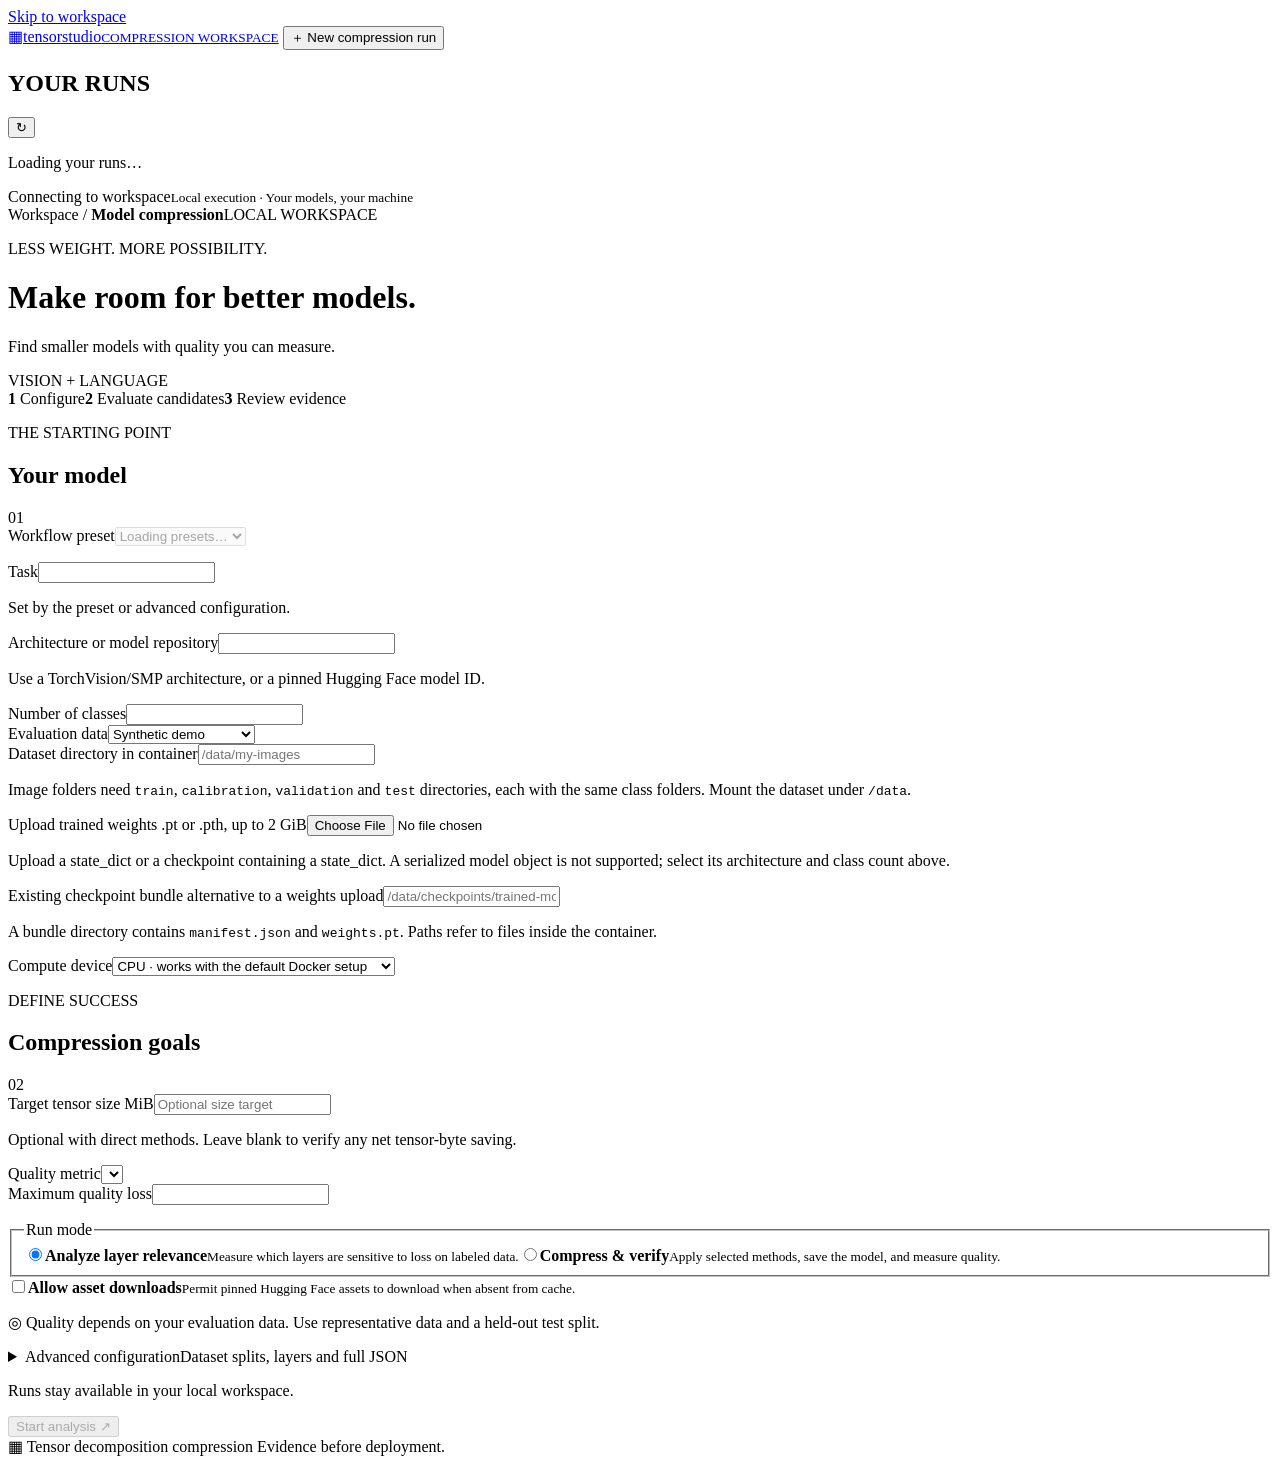
==== tn_compression/ui/static/index.html @ 53c77b02 "feat(demo): ship Docker UI and reproducible comparison runs" ====
<!doctype html>
<html lang="en">
<head>
  <meta charset="utf-8">
  <meta name="viewport" content="width=device-width, initial-scale=1">
  <meta name="color-scheme" content="light">
  <title>Tensor Studio · Model compression</title>
  <link rel="stylesheet" href="/static/styles.css">
  <script src="/static/app.js" defer></script>
</head>
<body>
  <a class="skip-link" href="#main">Skip to workspace</a>
  <aside class="sidebar" aria-label="Workspace navigation">
    <a class="brand" href="/" aria-label="Tensor Studio home"><span class="brand-mark" aria-hidden="true">▦</span><span>tensor<span class="brand-light">studio</span><small>COMPRESSION WORKSPACE</small></span></a>
    <button class="new-run" id="new-run" type="button"><span aria-hidden="true">＋</span> New compression run</button>
    <div class="history-heading"><h2>YOUR RUNS</h2><button id="refresh" class="icon-button" type="button" aria-label="Refresh run history">↻</button></div>
    <nav id="history" class="history" aria-label="Run history"><p class="muted">Loading your runs…</p></nav>
    <div class="sidebar-footer"><span class="connection-dot" id="connection-dot"></span><span id="connection">Connecting to workspace</span><small>Local execution · Your models, your machine</small></div>
  </aside>
  <main id="main">
    <header class="topbar"><span>Workspace <span class="breadcrumb">/</span> <strong>Model compression</strong></span><span class="local-badge">LOCAL WORKSPACE</span></header>
    <div class="workspace">
      <div class="intro"><div><p class="eyebrow">LESS WEIGHT. MORE POSSIBILITY.</p><h1>Make room for better models.</h1><p class="intro-copy">Find smaller models with quality you can measure.</p></div><span class="version-tag">VISION + LANGUAGE</span></div>
      <div id="global-error" class="notice error" role="alert" hidden></div>
      <section id="setup" aria-labelledby="setup-title">
        <div class="workflow" aria-label="Compression workflow"><span class="workflow-active"><b>1</b> Configure</span><i></i><span><b>2</b> Evaluate candidates</span><i></i><span><b>3</b> Review evidence</span></div>
        <form id="run-form">
          <div class="setup-grid">
            <div class="panel configuration">
              <div class="section-heading"><div><p class="eyebrow">THE STARTING POINT</p><h2 id="setup-title">Your model</h2></div><span class="step-label">01</span></div>
              <label for="preset">Workflow preset</label><select id="preset" required disabled><option value="">Loading presets…</option></select>
              <p id="preset-description" class="field-help"></p>
              <div id="demo-warning" class="notice warning" hidden><strong>Demo only.</strong> Synthetic data test the workflow. These results are not evidence of real-world model quality.</div>
              <div class="fields-two"><div><label for="task">Task</label><input id="task" readonly aria-describedby="task-help"><p id="task-help" class="field-help">Set by the preset or advanced configuration.</p></div><div><label for="model">Architecture or model repository</label><input id="model" required autocomplete="off"><p id="model-help" class="field-help">Use a TorchVision/SMP architecture, or a pinned Hugging Face model ID.</p></div></div>
              <div id="vision-fields">
                <div class="fields-two"><div><label for="num-classes">Number of classes</label><input id="num-classes" type="number" min="2" step="1"></div><div><label for="data-kind">Evaluation data</label><select id="data-kind"><option value="synthetic">Synthetic demo</option><option value="image_folder">Labeled image folder</option><option value="oxford_pet">Oxford-IIIT Pet</option></select></div></div>
                <div id="data-root-field"><label for="data-root">Dataset directory in container</label><input id="data-root" placeholder="/data/my-images" autocomplete="off"><p class="field-help">Image folders need <code>train</code>, <code>calibration</code>, <code>validation</code> and <code>test</code> directories, each with the same class folders. Mount the dataset under <code>/data</code>.</p></div>
                <label for="weights-file">Upload trained weights <span class="optional">.pt or .pth, up to 2 GiB</span></label><input id="weights-file" type="file" accept=".pt,.pth"><progress id="upload-progress" max="100" value="0" hidden></progress><p id="upload-status" class="field-help" role="status">Upload a state_dict or a checkpoint containing a state_dict. A serialized model object is not supported; select its architecture and class count above.</p>
              </div>
              <div id="language-fields" hidden><label for="model-revision">Model revision <span class="optional">full 40-character commit</span></label><input id="model-revision" autocomplete="off" spellcheck="false"><label for="tokenizer-name">Tokenizer repository</label><input id="tokenizer-name" autocomplete="off" spellcheck="false"><label for="tokenizer-revision">Tokenizer revision <span class="optional">full 40-character commit</span></label><input id="tokenizer-revision" autocomplete="off" spellcheck="false"><p class="field-help">Pin model and tokenizer separately when using Hugging Face repositories. Local paths can be configured in advanced JSON.</p></div>
              <label for="checkpoint">Existing checkpoint bundle <span class="optional">alternative to a weights upload</span></label><input id="checkpoint" placeholder="/data/checkpoints/trained-model/bundle" autocomplete="off"><p class="field-help">A bundle directory contains <code>manifest.json</code> and <code>weights.pt</code>. Paths refer to files inside the container.</p>
              <label for="device">Compute device</label><select id="device"><option value="cpu">CPU · works with the default Docker setup</option><option value="cuda:0">GPU · CUDA device 0 (requires GPU setup)</option></select>
            </div>
            <div class="panel objectives">
              <div class="section-heading"><div><p class="eyebrow">DEFINE SUCCESS</p><h2>Compression goals</h2></div><span class="step-label">02</span></div>
              <div id="goal-fields"><label for="target">Target tensor size <span class="unit">MiB</span></label><input id="target" type="number" min="0.000001" step="any" placeholder="Optional size target"><p id="target-help" class="field-help">Optional with direct methods. Leave blank to verify any net tensor-byte saving.</p>
              <div class="fields-two"><div><label for="metric">Quality metric</label><select id="metric"></select></div><div><label for="quality">Maximum quality loss</label><input id="quality" type="number" min="0" step="any" required></div></div>
              <p id="metric-help" class="field-help"></p></div>
              <fieldset class="mode-group"><legend>Run mode</legend><label class="mode-option"><input type="radio" name="mode" value="analyze" checked><span><strong>Analyze layer relevance</strong><small>Measure which layers are sensitive to loss on labeled data.</small></span></label><label class="mode-option"><input type="radio" name="mode" value="compress"><span><strong>Compress &amp; verify</strong><small>Apply selected methods, save the model, and measure quality.</small></span></label></fieldset>
              <label class="mode-option download-option"><input id="allow-download" type="checkbox"><span><strong>Allow asset downloads</strong><small>Permit pinned Hugging Face assets to download when absent from cache.</small></span></label>
              <div id="recipe-fields" class="recipe-fields" hidden><fieldset class="mode-group"><legend>Compression methods</legend><label class="mode-option"><input id="method-tensor" type="checkbox" value="tensor_decomposition"><span><strong>Tensor decomposition</strong><small>Factor eligible layers using an SVD energy target.</small></span></label><label class="mode-option"><input id="method-quantization" type="checkbox" value="quantization"><span><strong>8-bit weight storage</strong><small>Reduce stored weight bytes; measure runtime after compression.</small></span></label><label class="mode-option"><input id="method-pruning" type="checkbox" value="pruning"><span><strong>Physical pruning</strong><small id="pruning-help">Available only for supported Llama/Qwen gated MLPs.</small></span></label></fieldset><p class="field-help">When set, the preset's layer patterns limit the selected methods. Edit <code>recipe.include</code> and <code>recipe.exclude</code> in advanced JSON to change coverage.</p><div class="fields-two"><div id="svd-field"><label for="svd-energy">SVD energy</label><input id="svd-energy" type="number" min="0.01" max="1" step="0.01" value="0.95"><p class="field-help">Fraction of singular-value energy to retain.</p></div><div id="pruning-field"><label for="pruning-retention">Pruning retention</label><input id="pruning-retention" type="number" min="0.01" max="0.99" step="0.01" value="0.8"><p class="field-help">Fraction of gated MLP channels to retain.</p></div></div><label for="recovery">Recovery after compression</label><select id="recovery"><option value="none">None</option><option value="finetune">Fine-tune vision model</option><option value="lora">Train language LoRA adapter</option></select></div>
              <p class="evidence-note"><span aria-hidden="true">◎</span> Quality depends on your evaluation data. Use representative data and a held-out test split.</p>
            </div>
          </div>
          <details class="panel advanced" id="advanced"><summary><span>Advanced configuration</span><span class="optional">Dataset splits, layers and full JSON</span></summary><div class="advanced-body"><p class="field-help">The full workflow JSON is synchronized with the fields above. Edit dataset splits and layer selection here. Selecting a preset replaces this configuration.</p><label class="sr-only" for="config">Workflow configuration JSON</label><textarea id="config" rows="18" spellcheck="false" aria-describedby="config-error"></textarea><p id="config-error" class="validation-error" role="alert" hidden></p><div class="advanced-actions"><label for="import-config" class="text-button">Import JSON file<input type="file" id="import-config" accept=".json,application/json" class="sr-only"></label><button id="download-config" type="button" class="text-button">Download configuration</button></div></div></details>
          <div class="run-footer"><p>Runs stay available in your local workspace.</p><button type="submit" id="submit" class="primary-button" disabled>Start analysis <span aria-hidden="true">↗</span></button></div>
        </form>
      </section>
      <section id="run-detail" aria-labelledby="run-title" hidden>
        <div class="run-heading"><div><p class="eyebrow" id="run-id"></p><h2 id="run-title">Compression run</h2><p class="muted" id="run-subtitle"></p></div><span id="run-status" class="status"></span></div>
        <div class="notice warning" id="run-demo-warning" hidden><strong>Demo results.</strong> Synthetic data do not establish real-world model quality.</div>
        <div id="run-error" class="notice error" role="alert" hidden></div>
        <div class="panel run-progress"><span class="activity-indicator" id="activity-indicator"></span><div><strong id="run-stage">Waiting for the worker</strong><p id="run-stage-help" class="field-help">The run will update automatically.</p></div><button type="button" id="reuse" class="secondary-button">Use this configuration</button></div>
        <div id="results" hidden>
          <section class="panel relevance-panel" id="relevance-panel" hidden aria-labelledby="relevance-title"><div class="section-heading"><div><p class="eyebrow">LAYER RELEVANCE</p><h3 id="relevance-title">Loss sensitivity by layer</h3></div><span id="relevance-count" class="muted"></span></div><p class="field-help" id="relevance-note"></p><div id="relevance-bars" class="relevance-bars"></div><p class="field-help">Relative scores are normalized only among the layers shown. They guide inspection; compressed quality must be measured separately.</p></section>
          <div class="result-cards" id="result-cards"></div>
          <section class="panel direct-panel" id="direct-panel" hidden aria-labelledby="direct-title"><p class="eyebrow">METHODS APPLIED</p><h3 id="direct-title">Direct compression recipe</h3><p id="direct-summary" class="field-help"></p><div id="direct-stages" class="method-tags"></div></section>
          <section class="panel recovered-panel" id="recovered-panel" hidden aria-labelledby="recovered-title"><p class="eyebrow">AFTER RECOVERY</p><h3 id="recovered-title">Recovered model evaluation</h3><p id="recovered-note" class="field-help"></p><div class="table-scroll"><table><caption class="sr-only">Recovered held-out evaluation metrics</caption><thead><tr><th>Metric</th><th>Recovered</th></tr></thead><tbody id="recovered-body"></tbody></table></div></section>
          <div class="panel table-panel" id="metrics-panel"><div class="section-heading"><div><p class="eyebrow">THE QUALITY CHECK</p><h3>Original vs. compressed</h3></div><span id="metrics-source" class="muted"></span></div><div class="table-scroll"><table><caption class="sr-only">Measured evaluation metrics</caption><thead><tr><th>Metric</th><th>Original</th><th>Compressed</th><th>Change</th></tr></thead><tbody id="metrics-body"></tbody></table></div><p class="field-help table-note" id="metrics-note"></p></div>
          <div class="notice" id="limitations" hidden></div>
        </div>
        <section class="panel artifacts-panel" id="artifacts-panel" hidden aria-labelledby="artifacts-title"><div><p class="eyebrow">TAKE IT WITH YOU</p><h3 id="artifacts-title">Run artifacts</h3></div><div id="artifacts" class="artifacts"></div></section>
        <details class="panel logs-panel"><summary>Execution log <span class="optional">Live worker output</span></summary><pre id="logs" tabindex="0">Waiting for output…</pre></details>
      </section>
      <footer class="page-footer"><span class="footer-mark" aria-hidden="true">▦</span> Tensor decomposition compression <span>Evidence before deployment.</span></footer>
    </div>
  </main>
</body>
</html>
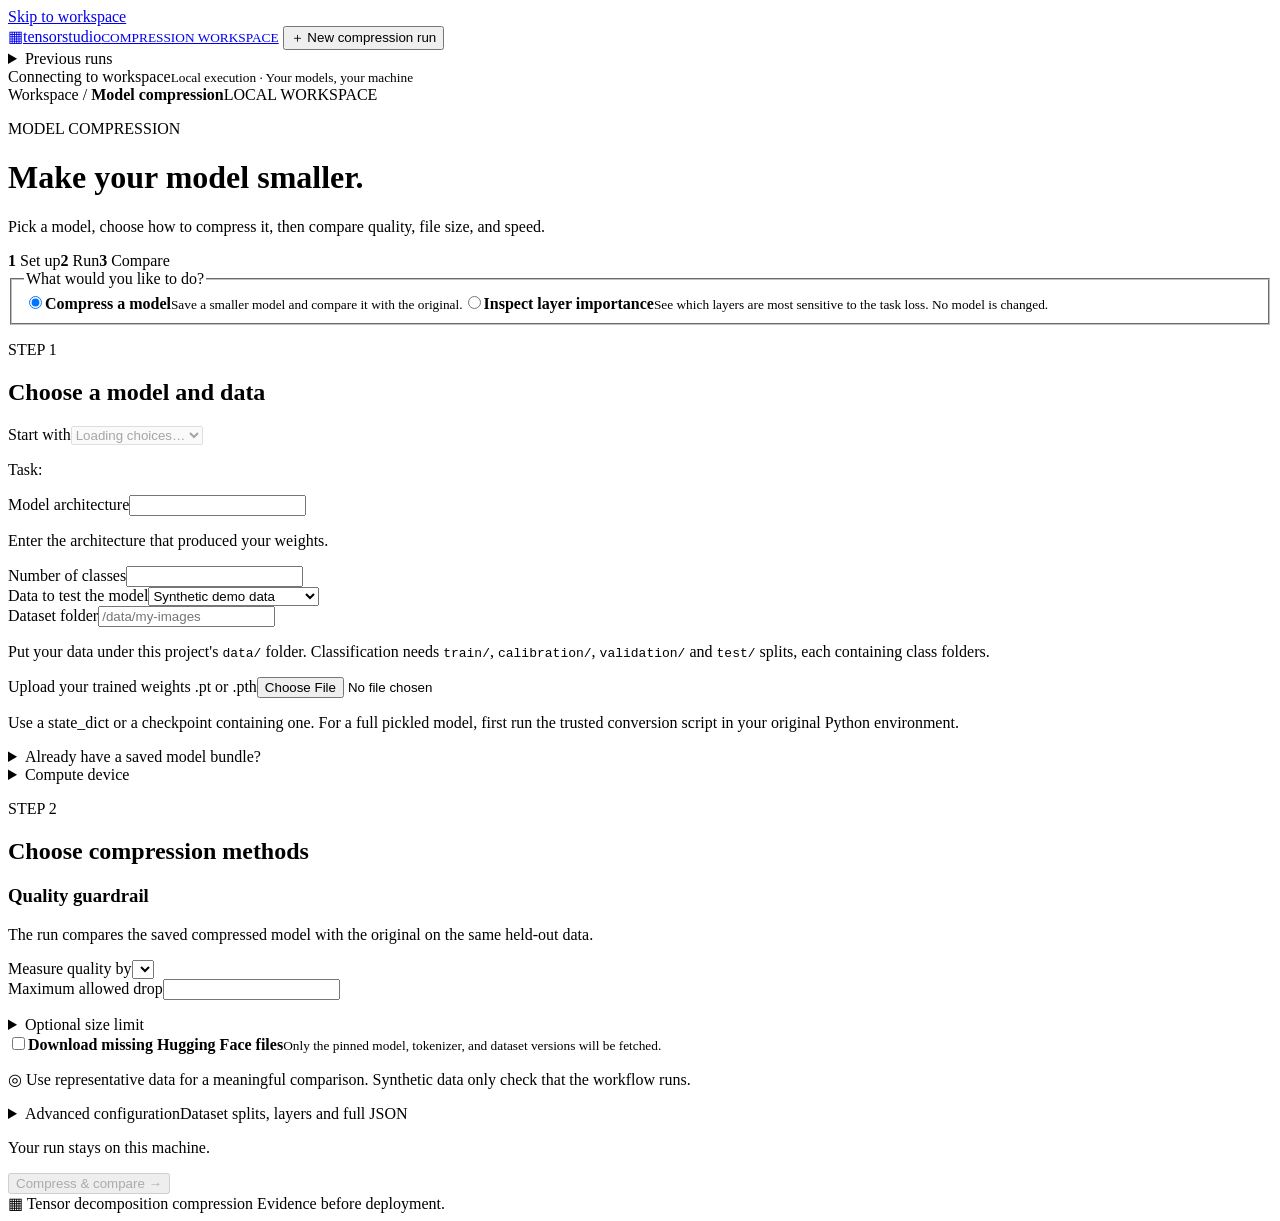
==== commit 7b56936e: "feat(ui): guide compression setup and clarify results" ====
--- a/tn_compression/ui/static/index.html
+++ b/tn_compression/ui/static/index.html
@@ -13,47 +13,47 @@
   <aside class="sidebar" aria-label="Workspace navigation">
     <a class="brand" href="/" aria-label="Tensor Studio home"><span class="brand-mark" aria-hidden="true">▦</span><span>tensor<span class="brand-light">studio</span><small>COMPRESSION WORKSPACE</small></span></a>
     <button class="new-run" id="new-run" type="button"><span aria-hidden="true">＋</span> New compression run</button>
-    <div class="history-heading"><h2>YOUR RUNS</h2><button id="refresh" class="icon-button" type="button" aria-label="Refresh run history">↻</button></div>
-    <nav id="history" class="history" aria-label="Run history"><p class="muted">Loading your runs…</p></nav>
+    <details class="history-drawer" id="history-drawer"><summary>Previous runs</summary><nav id="history" class="history" aria-label="Run history"><p class="muted">Loading your runs…</p></nav><button id="refresh" class="text-button" type="button">Refresh runs</button></details>
     <div class="sidebar-footer"><span class="connection-dot" id="connection-dot"></span><span id="connection">Connecting to workspace</span><small>Local execution · Your models, your machine</small></div>
   </aside>
   <main id="main">
     <header class="topbar"><span>Workspace <span class="breadcrumb">/</span> <strong>Model compression</strong></span><span class="local-badge">LOCAL WORKSPACE</span></header>
     <div class="workspace">
-      <div class="intro"><div><p class="eyebrow">LESS WEIGHT. MORE POSSIBILITY.</p><h1>Make room for better models.</h1><p class="intro-copy">Find smaller models with quality you can measure.</p></div><span class="version-tag">VISION + LANGUAGE</span></div>
+      <div class="intro"><div><p class="eyebrow">MODEL COMPRESSION</p><h1>Make your model smaller.</h1><p class="intro-copy">Pick a model, choose how to compress it, then compare quality, file size, and speed.</p></div></div>
       <div id="global-error" class="notice error" role="alert" hidden></div>
       <section id="setup" aria-labelledby="setup-title">
-        <div class="workflow" aria-label="Compression workflow"><span class="workflow-active"><b>1</b> Configure</span><i></i><span><b>2</b> Evaluate candidates</span><i></i><span><b>3</b> Review evidence</span></div>
+        <div class="workflow" aria-label="Compression workflow"><span class="workflow-active"><b>1</b> Set up</span><i></i><span><b>2</b> Run</span><i></i><span><b>3</b> Compare</span></div>
         <form id="run-form">
+          <fieldset class="panel start-choice"><legend>What would you like to do?</legend><div class="choice-grid"><label class="mode-option"><input type="radio" name="mode" value="compress" checked><span><strong>Compress a model</strong><small>Save a smaller model and compare it with the original.</small></span></label><label class="mode-option"><input type="radio" name="mode" value="analyze"><span><strong>Inspect layer importance</strong><small>See which layers are most sensitive to the task loss. No model is changed.</small></span></label></div></fieldset>
           <div class="setup-grid">
             <div class="panel configuration">
-              <div class="section-heading"><div><p class="eyebrow">THE STARTING POINT</p><h2 id="setup-title">Your model</h2></div><span class="step-label">01</span></div>
-              <label for="preset">Workflow preset</label><select id="preset" required disabled><option value="">Loading presets…</option></select>
+              <div class="section-heading"><div><p class="eyebrow">STEP 1</p><h2 id="setup-title">Choose a model and data</h2></div></div>
+              <label for="preset">Start with</label><select id="preset" required disabled><option value="">Loading choices…</option></select>
               <p id="preset-description" class="field-help"></p>
               <div id="demo-warning" class="notice warning" hidden><strong>Demo only.</strong> Synthetic data test the workflow. These results are not evidence of real-world model quality.</div>
-              <div class="fields-two"><div><label for="task">Task</label><input id="task" readonly aria-describedby="task-help"><p id="task-help" class="field-help">Set by the preset or advanced configuration.</p></div><div><label for="model">Architecture or model repository</label><input id="model" required autocomplete="off"><p id="model-help" class="field-help">Use a TorchVision/SMP architecture, or a pinned Hugging Face model ID.</p></div></div>
+              <input id="task" type="hidden"><p class="task-context">Task: <strong id="task-label"></strong></p>
+              <label for="model" id="model-label">Model architecture</label><input id="model" required autocomplete="off"><p id="model-help" class="field-help">Enter the architecture that produced your weights.</p>
               <div id="vision-fields">
-                <div class="fields-two"><div><label for="num-classes">Number of classes</label><input id="num-classes" type="number" min="2" step="1"></div><div><label for="data-kind">Evaluation data</label><select id="data-kind"><option value="synthetic">Synthetic demo</option><option value="image_folder">Labeled image folder</option><option value="oxford_pet">Oxford-IIIT Pet</option></select></div></div>
-                <div id="data-root-field"><label for="data-root">Dataset directory in container</label><input id="data-root" placeholder="/data/my-images" autocomplete="off"><p class="field-help">Image folders need <code>train</code>, <code>calibration</code>, <code>validation</code> and <code>test</code> directories, each with the same class folders. Mount the dataset under <code>/data</code>.</p></div>
-                <label for="weights-file">Upload trained weights <span class="optional">.pt or .pth, up to 2 GiB</span></label><input id="weights-file" type="file" accept=".pt,.pth"><progress id="upload-progress" max="100" value="0" hidden></progress><p id="upload-status" class="field-help" role="status">Upload a state_dict or a checkpoint containing a state_dict. A serialized model object is not supported; select its architecture and class count above.</p>
+                <div class="fields-two"><div><label for="num-classes">Number of classes</label><input id="num-classes" type="number" min="2" step="1"></div><div><label for="data-kind">Data to test the model</label><select id="data-kind"><option value="synthetic">Synthetic demo data</option><option value="image_folder">My labeled image folders</option><option value="oxford_pet">Oxford-IIIT Pet dataset</option></select></div></div>
+                <div id="data-root-field"><label for="data-root">Dataset folder</label><input id="data-root" placeholder="/data/my-images" autocomplete="off"><p class="field-help">Put your data under this project's <code>data/</code> folder. Classification needs <code>train/</code>, <code>calibration/</code>, <code>validation/</code> and <code>test/</code> splits, each containing class folders.</p></div>
+                <label for="weights-file">Upload your trained weights <span class="optional">.pt or .pth</span></label><input id="weights-file" type="file" accept=".pt,.pth"><progress id="upload-progress" max="100" value="0" hidden></progress><p id="upload-status" class="field-help" role="status">Use a state_dict or a checkpoint containing one. For a full pickled model, first run the trusted conversion script in your original Python environment.</p>
               </div>
-              <div id="language-fields" hidden><label for="model-revision">Model revision <span class="optional">full 40-character commit</span></label><input id="model-revision" autocomplete="off" spellcheck="false"><label for="tokenizer-name">Tokenizer repository</label><input id="tokenizer-name" autocomplete="off" spellcheck="false"><label for="tokenizer-revision">Tokenizer revision <span class="optional">full 40-character commit</span></label><input id="tokenizer-revision" autocomplete="off" spellcheck="false"><p class="field-help">Pin model and tokenizer separately when using Hugging Face repositories. Local paths can be configured in advanced JSON.</p></div>
-              <label for="checkpoint">Existing checkpoint bundle <span class="optional">alternative to a weights upload</span></label><input id="checkpoint" placeholder="/data/checkpoints/trained-model/bundle" autocomplete="off"><p class="field-help">A bundle directory contains <code>manifest.json</code> and <code>weights.pt</code>. Paths refer to files inside the container.</p>
-              <label for="device">Compute device</label><select id="device"><option value="cpu">CPU · works with the default Docker setup</option><option value="cuda:0">GPU · CUDA device 0 (requires GPU setup)</option></select>
+              <div id="language-fields" hidden><label for="model-revision">Model version <span class="optional">full 40-character Hugging Face commit</span></label><input id="model-revision" autocomplete="off" spellcheck="false"><label for="tokenizer-name">Tokenizer repository</label><input id="tokenizer-name" autocomplete="off" spellcheck="false"><label for="tokenizer-revision">Tokenizer version <span class="optional">full 40-character commit</span></label><input id="tokenizer-revision" autocomplete="off" spellcheck="false"><p class="field-help">Pinned versions make the run repeatable. The starter uses WikiText for evaluation; change its dataset in Advanced configuration if needed.</p></div>
+              <details class="simple-details" id="checkpoint-details"><summary>Already have a saved model bundle?</summary><div><label for="checkpoint">Bundle folder <span class="optional">use instead of uploading weights</span></label><input id="checkpoint" placeholder="/data/checkpoints/trained-model/bundle" autocomplete="off"><p class="field-help">Enter the folder containing <code>manifest.json</code> and <code>weights.pt</code>.</p></div></details>
+              <details class="simple-details"><summary>Compute device</summary><div><label for="device">Run on</label><select id="device"><option value="cpu">CPU · default Docker setup</option><option value="cuda:0">GPU · requires CUDA Docker setup</option></select></div></details>
             </div>
             <div class="panel objectives">
-              <div class="section-heading"><div><p class="eyebrow">DEFINE SUCCESS</p><h2>Compression goals</h2></div><span class="step-label">02</span></div>
-              <div id="goal-fields"><label for="target">Target tensor size <span class="unit">MiB</span></label><input id="target" type="number" min="0.000001" step="any" placeholder="Optional size target"><p id="target-help" class="field-help">Optional with direct methods. Leave blank to verify any net tensor-byte saving.</p>
-              <div class="fields-two"><div><label for="metric">Quality metric</label><select id="metric"></select></div><div><label for="quality">Maximum quality loss</label><input id="quality" type="number" min="0" step="any" required></div></div>
-              <p id="metric-help" class="field-help"></p></div>
-              <fieldset class="mode-group"><legend>Run mode</legend><label class="mode-option"><input type="radio" name="mode" value="analyze" checked><span><strong>Analyze layer relevance</strong><small>Measure which layers are sensitive to loss on labeled data.</small></span></label><label class="mode-option"><input type="radio" name="mode" value="compress"><span><strong>Compress &amp; verify</strong><small>Apply selected methods, save the model, and measure quality.</small></span></label></fieldset>
-              <label class="mode-option download-option"><input id="allow-download" type="checkbox"><span><strong>Allow asset downloads</strong><small>Permit pinned Hugging Face assets to download when absent from cache.</small></span></label>
-              <div id="recipe-fields" class="recipe-fields" hidden><fieldset class="mode-group"><legend>Compression methods</legend><label class="mode-option"><input id="method-tensor" type="checkbox" value="tensor_decomposition"><span><strong>Tensor decomposition</strong><small>Factor eligible layers using an SVD energy target.</small></span></label><label class="mode-option"><input id="method-quantization" type="checkbox" value="quantization"><span><strong>8-bit weight storage</strong><small>Reduce stored weight bytes; measure runtime after compression.</small></span></label><label class="mode-option"><input id="method-pruning" type="checkbox" value="pruning"><span><strong>Physical pruning</strong><small id="pruning-help">Available only for supported Llama/Qwen gated MLPs.</small></span></label></fieldset><p class="field-help">When set, the preset's layer patterns limit the selected methods. Edit <code>recipe.include</code> and <code>recipe.exclude</code> in advanced JSON to change coverage.</p><div class="fields-two"><div id="svd-field"><label for="svd-energy">SVD energy</label><input id="svd-energy" type="number" min="0.01" max="1" step="0.01" value="0.95"><p class="field-help">Fraction of singular-value energy to retain.</p></div><div id="pruning-field"><label for="pruning-retention">Pruning retention</label><input id="pruning-retention" type="number" min="0.01" max="0.99" step="0.01" value="0.8"><p class="field-help">Fraction of gated MLP channels to retain.</p></div></div><label for="recovery">Recovery after compression</label><select id="recovery"><option value="none">None</option><option value="finetune">Fine-tune vision model</option><option value="lora">Train language LoRA adapter</option></select></div>
-              <p class="evidence-note"><span aria-hidden="true">◎</span> Quality depends on your evaluation data. Use representative data and a held-out test split.</p>
+              <div class="section-heading"><div><p class="eyebrow">STEP 2</p><h2 id="options-title">Choose compression methods</h2></div></div>
+              <div id="analyze-explainer" class="notice" hidden>We will rank layers by weight × gradient loss sensitivity and show a plot. This does not compress or change your model.</div>
+              <div id="recipe-fields" class="recipe-fields" hidden><fieldset class="mode-group"><legend>Select one or more</legend><label class="mode-option"><input id="method-tensor" type="checkbox" value="tensor_decomposition"><span><strong>Tensor decomposition (SVD)</strong><small>Replace eligible weights with smaller factors.</small></span></label><label class="mode-option"><input id="method-quantization" type="checkbox" value="quantization"><span><strong>8-bit quantization</strong><small>Store eligible weights with fewer bytes.</small></span></label><label class="mode-option"><input id="method-pruning" type="checkbox" value="pruning"><span><strong>Prune channels</strong><small id="pruning-help">Available only for supported Llama/Qwen gated MLPs.</small></span></label></fieldset><div class="fields-two"><div id="svd-field"><label for="svd-energy">SVD energy to keep</label><input id="svd-energy" type="number" min="0.01" max="1" step="0.01" value="0.95"><p class="field-help">0.95 keeps 95% of each layer's weight energy. It is not a 95% accuracy target.</p></div><div id="pruning-field"><label for="pruning-retention">Channels to keep</label><input id="pruning-retention" type="number" min="0.01" max="0.99" step="0.01" value="0.8"><p class="field-help">0.8 keeps 80% of supported gated MLP channels.</p></div></div><p class="field-help">Only eligible layers are changed. To target specific layers, edit <code>recipe.include</code> in Advanced configuration.</p><label for="recovery">Recover quality afterward</label><select id="recovery"><option value="none">No recovery</option><option value="finetune">Fine-tune vision model</option><option value="lora">Train language LoRA adapter</option></select></div>
+              <div id="goal-fields"><h3>Quality guardrail</h3><p class="field-help">The run compares the saved compressed model with the original on the same held-out data.</p><div class="fields-two"><div><label for="metric">Measure quality by</label><select id="metric"></select></div><div><label for="quality" id="quality-label">Maximum allowed drop</label><input id="quality" type="number" min="0" step="any" required></div></div><p id="metric-help" class="field-help"></p><details class="simple-details" id="size-details"><summary>Optional size limit</summary><div><label for="target">Maximum tensor size <span class="unit">MiB</span></label><input id="target" type="number" min="0.000001" step="any" placeholder="Leave blank for any size saving"><p id="target-help" class="field-help">Leave blank to accept any net saving in stored tensor bytes.</p></div></details></div>
+              <label class="mode-option download-option" id="download-option"><input id="allow-download" type="checkbox"><span><strong>Download missing Hugging Face files</strong><small>Only the pinned model, tokenizer, and dataset versions will be fetched.</small></span></label>
+              <p class="evidence-note"><span aria-hidden="true">◎</span> Use representative data for a meaningful comparison. Synthetic data only check that the workflow runs.</p>
             </div>
           </div>
+          <div class="notice readiness" id="readiness" role="status"></div>
           <details class="panel advanced" id="advanced"><summary><span>Advanced configuration</span><span class="optional">Dataset splits, layers and full JSON</span></summary><div class="advanced-body"><p class="field-help">The full workflow JSON is synchronized with the fields above. Edit dataset splits and layer selection here. Selecting a preset replaces this configuration.</p><label class="sr-only" for="config">Workflow configuration JSON</label><textarea id="config" rows="18" spellcheck="false" aria-describedby="config-error"></textarea><p id="config-error" class="validation-error" role="alert" hidden></p><div class="advanced-actions"><label for="import-config" class="text-button">Import JSON file<input type="file" id="import-config" accept=".json,application/json" class="sr-only"></label><button id="download-config" type="button" class="text-button">Download configuration</button></div></div></details>
-          <div class="run-footer"><p>Runs stay available in your local workspace.</p><button type="submit" id="submit" class="primary-button" disabled>Start analysis <span aria-hidden="true">↗</span></button></div>
+          <div class="run-footer"><p id="run-summary">Your run stays on this machine.</p><button type="submit" id="submit" class="primary-button" disabled>Compress &amp; compare <span aria-hidden="true">→</span></button></div>
         </form>
       </section>
       <section id="run-detail" aria-labelledby="run-title" hidden>
@@ -62,9 +62,10 @@
         <div id="run-error" class="notice error" role="alert" hidden></div>
         <div class="panel run-progress"><span class="activity-indicator" id="activity-indicator"></span><div><strong id="run-stage">Waiting for the worker</strong><p id="run-stage-help" class="field-help">The run will update automatically.</p></div><button type="button" id="reuse" class="secondary-button">Use this configuration</button></div>
         <div id="results" hidden>
+          <div id="result-verdict" class="notice verdict" hidden></div>
           <section class="panel relevance-panel" id="relevance-panel" hidden aria-labelledby="relevance-title"><div class="section-heading"><div><p class="eyebrow">LAYER RELEVANCE</p><h3 id="relevance-title">Loss sensitivity by layer</h3></div><span id="relevance-count" class="muted"></span></div><p class="field-help" id="relevance-note"></p><div id="relevance-bars" class="relevance-bars"></div><p class="field-help">Relative scores are normalized only among the layers shown. They guide inspection; compressed quality must be measured separately.</p></section>
           <div class="result-cards" id="result-cards"></div>
-          <section class="panel direct-panel" id="direct-panel" hidden aria-labelledby="direct-title"><p class="eyebrow">METHODS APPLIED</p><h3 id="direct-title">Direct compression recipe</h3><p id="direct-summary" class="field-help"></p><div id="direct-stages" class="method-tags"></div></section>
+          <section class="panel direct-panel" id="direct-panel" hidden aria-labelledby="direct-title"><p class="eyebrow">METHODS APPLIED</p><h3 id="direct-title">What changed</h3><p id="direct-summary" class="field-help"></p><div id="direct-stages" class="method-tags"></div></section>
           <section class="panel recovered-panel" id="recovered-panel" hidden aria-labelledby="recovered-title"><p class="eyebrow">AFTER RECOVERY</p><h3 id="recovered-title">Recovered model evaluation</h3><p id="recovered-note" class="field-help"></p><div class="table-scroll"><table><caption class="sr-only">Recovered held-out evaluation metrics</caption><thead><tr><th>Metric</th><th>Recovered</th></tr></thead><tbody id="recovered-body"></tbody></table></div></section>
           <div class="panel table-panel" id="metrics-panel"><div class="section-heading"><div><p class="eyebrow">THE QUALITY CHECK</p><h3>Original vs. compressed</h3></div><span id="metrics-source" class="muted"></span></div><div class="table-scroll"><table><caption class="sr-only">Measured evaluation metrics</caption><thead><tr><th>Metric</th><th>Original</th><th>Compressed</th><th>Change</th></tr></thead><tbody id="metrics-body"></tbody></table></div><p class="field-help table-note" id="metrics-note"></p></div>
           <div class="notice" id="limitations" hidden></div>
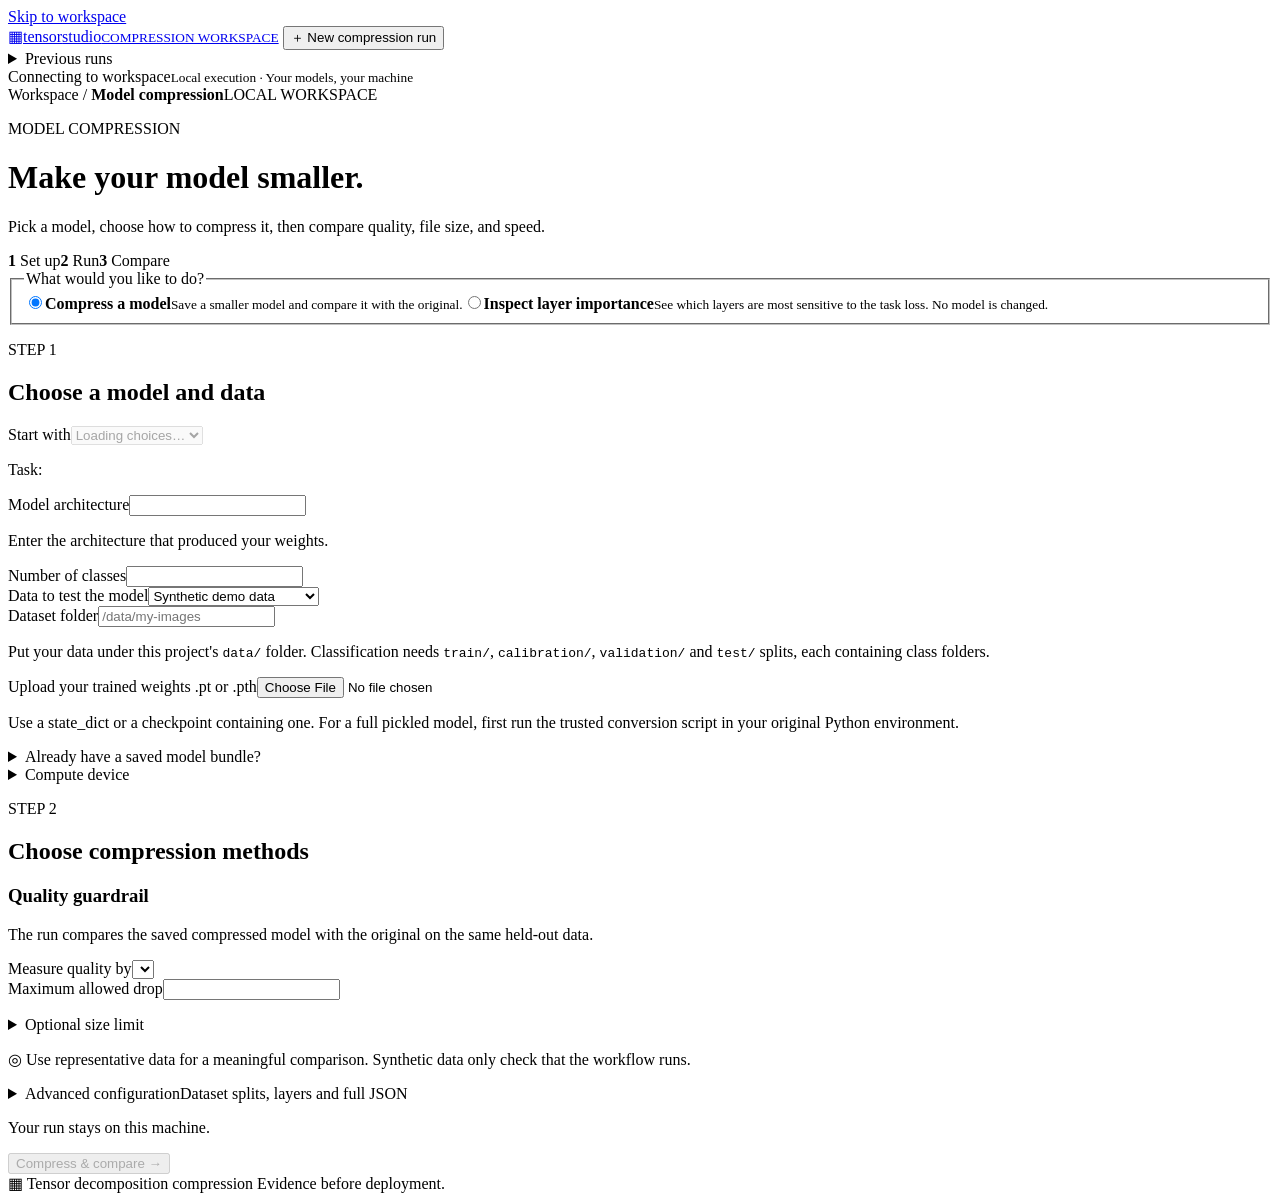
==== commit 8d7647cd: "fix(ui): enable first-run language downloads" ====
--- a/tn_compression/ui/static/index.html
+++ b/tn_compression/ui/static/index.html
@@ -38,7 +38,7 @@
                 <div id="data-root-field"><label for="data-root">Dataset folder</label><input id="data-root" placeholder="/data/my-images" autocomplete="off"><p class="field-help">Put your data under this project's <code>data/</code> folder. Classification needs <code>train/</code>, <code>calibration/</code>, <code>validation/</code> and <code>test/</code> splits, each containing class folders.</p></div>
                 <label for="weights-file">Upload your trained weights <span class="optional">.pt or .pth</span></label><input id="weights-file" type="file" accept=".pt,.pth"><progress id="upload-progress" max="100" value="0" hidden></progress><p id="upload-status" class="field-help" role="status">Use a state_dict or a checkpoint containing one. For a full pickled model, first run the trusted conversion script in your original Python environment.</p>
               </div>
-              <div id="language-fields" hidden><label for="model-revision">Model version <span class="optional">full 40-character Hugging Face commit</span></label><input id="model-revision" autocomplete="off" spellcheck="false"><label for="tokenizer-name">Tokenizer repository</label><input id="tokenizer-name" autocomplete="off" spellcheck="false"><label for="tokenizer-revision">Tokenizer version <span class="optional">full 40-character commit</span></label><input id="tokenizer-revision" autocomplete="off" spellcheck="false"><p class="field-help">Pinned versions make the run repeatable. The starter uses WikiText for evaluation; change its dataset in Advanced configuration if needed.</p></div>
+              <div id="language-fields" hidden><label for="model-revision">Model version <span class="optional">full 40-character Hugging Face commit</span></label><input id="model-revision" autocomplete="off" spellcheck="false"><label for="tokenizer-name">Tokenizer repository</label><input id="tokenizer-name" autocomplete="off" spellcheck="false"><label for="tokenizer-revision">Tokenizer version <span class="optional">full 40-character commit</span></label><input id="tokenizer-revision" autocomplete="off" spellcheck="false"><p class="field-help">Pinned versions make the run repeatable. The starter uses WikiText for evaluation; change its dataset in Advanced configuration if needed.</p><label class="mode-option download-option" id="download-option"><input id="allow-download" type="checkbox"><span><strong>Download missing Hugging Face files</strong><small>On the first run, the model weights, tokenizer and evaluation data need downloading. Uncheck to use cached or local files only.</small></span></label></div>
               <details class="simple-details" id="checkpoint-details"><summary>Already have a saved model bundle?</summary><div><label for="checkpoint">Bundle folder <span class="optional">use instead of uploading weights</span></label><input id="checkpoint" placeholder="/data/checkpoints/trained-model/bundle" autocomplete="off"><p class="field-help">Enter the folder containing <code>manifest.json</code> and <code>weights.pt</code>.</p></div></details>
               <details class="simple-details"><summary>Compute device</summary><div><label for="device">Run on</label><select id="device"><option value="cpu">CPU · default Docker setup</option><option value="cuda:0">GPU · requires CUDA Docker setup</option></select></div></details>
             </div>
@@ -47,7 +47,6 @@
               <div id="analyze-explainer" class="notice" hidden>We will rank layers by weight × gradient loss sensitivity and show a plot. This does not compress or change your model.</div>
               <div id="recipe-fields" class="recipe-fields" hidden><fieldset class="mode-group"><legend>Select one or more</legend><label class="mode-option"><input id="method-tensor" type="checkbox" value="tensor_decomposition"><span><strong>Tensor decomposition (SVD)</strong><small>Replace eligible weights with smaller factors.</small></span></label><label class="mode-option"><input id="method-quantization" type="checkbox" value="quantization"><span><strong>8-bit quantization</strong><small>Store eligible weights with fewer bytes.</small></span></label><label class="mode-option"><input id="method-pruning" type="checkbox" value="pruning"><span><strong>Prune channels</strong><small id="pruning-help">Available only for supported Llama/Qwen gated MLPs.</small></span></label></fieldset><div class="fields-two"><div id="svd-field"><label for="svd-energy">SVD energy to keep</label><input id="svd-energy" type="number" min="0.01" max="1" step="0.01" value="0.95"><p class="field-help">0.95 keeps 95% of each layer's weight energy. It is not a 95% accuracy target.</p></div><div id="pruning-field"><label for="pruning-retention">Channels to keep</label><input id="pruning-retention" type="number" min="0.01" max="0.99" step="0.01" value="0.8"><p class="field-help">0.8 keeps 80% of supported gated MLP channels.</p></div></div><p class="field-help">Only eligible layers are changed. To target specific layers, edit <code>recipe.include</code> in Advanced configuration.</p><label for="recovery">Recover quality afterward</label><select id="recovery"><option value="none">No recovery</option><option value="finetune">Fine-tune vision model</option><option value="lora">Train language LoRA adapter</option></select></div>
               <div id="goal-fields"><h3>Quality guardrail</h3><p class="field-help">The run compares the saved compressed model with the original on the same held-out data.</p><div class="fields-two"><div><label for="metric">Measure quality by</label><select id="metric"></select></div><div><label for="quality" id="quality-label">Maximum allowed drop</label><input id="quality" type="number" min="0" step="any" required></div></div><p id="metric-help" class="field-help"></p><details class="simple-details" id="size-details"><summary>Optional size limit</summary><div><label for="target">Maximum tensor size <span class="unit">MiB</span></label><input id="target" type="number" min="0.000001" step="any" placeholder="Leave blank for any size saving"><p id="target-help" class="field-help">Leave blank to accept any net saving in stored tensor bytes.</p></div></details></div>
-              <label class="mode-option download-option" id="download-option"><input id="allow-download" type="checkbox"><span><strong>Download missing Hugging Face files</strong><small>Only the pinned model, tokenizer, and dataset versions will be fetched.</small></span></label>
               <p class="evidence-note"><span aria-hidden="true">◎</span> Use representative data for a meaningful comparison. Synthetic data only check that the workflow runs.</p>
             </div>
           </div>
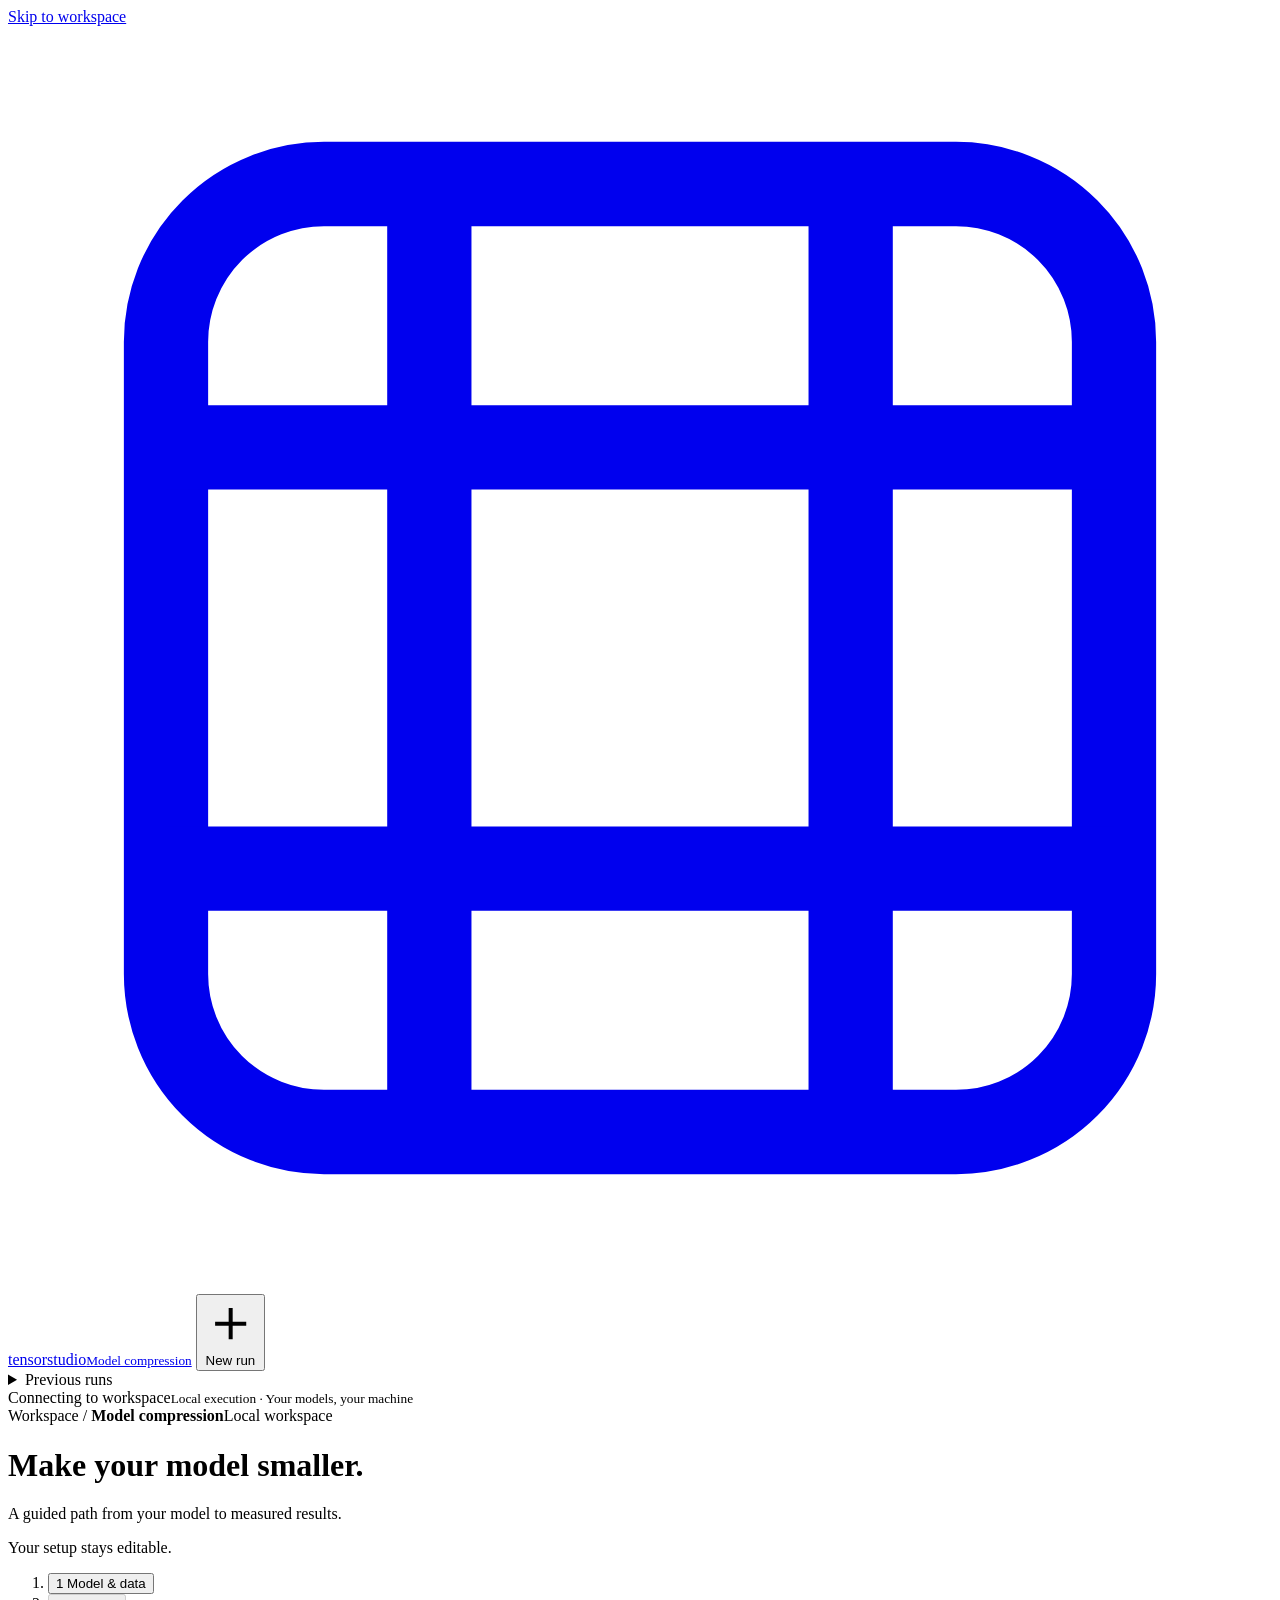
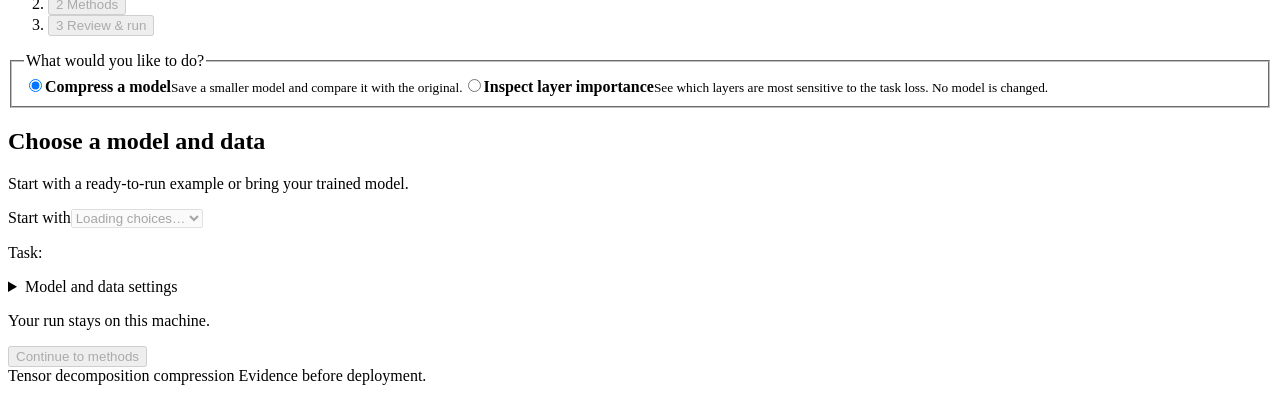
==== commit de99fae1: "feat(ui): guide model setup and improve accessible presentation" ====
--- a/tn_compression/ui/static/index.html
+++ b/tn_compression/ui/static/index.html
@@ -11,27 +11,34 @@
 <body>
   <a class="skip-link" href="#main">Skip to workspace</a>
   <aside class="sidebar" aria-label="Workspace navigation">
-    <a class="brand" href="/" aria-label="Tensor Studio home"><span class="brand-mark" aria-hidden="true">▦</span><span>tensor<span class="brand-light">studio</span><small>COMPRESSION WORKSPACE</small></span></a>
-    <button class="new-run" id="new-run" type="button"><span aria-hidden="true">＋</span> New compression run</button>
+    <a class="brand" href="/" aria-label="Tensor Studio home"><svg class="brand-mark" viewBox="0 0 24 24" fill="none" stroke="currentColor" stroke-width="1.6" aria-hidden="true"><rect x="3" y="3" width="18" height="18" rx="3"/><path d="M8 3v18M16 3v18M3 8h18M3 16h18"/></svg><span>tensor<span class="brand-light">studio</span><small>Model compression</small></span></a>
+    <button class="new-run" id="new-run" type="button"><svg viewBox="0 0 24 24" fill="none" stroke="currentColor" stroke-width="1.8" aria-hidden="true"><path d="M12 5v14M5 12h14"/></svg> New run</button>
     <details class="history-drawer" id="history-drawer"><summary>Previous runs</summary><nav id="history" class="history" aria-label="Run history"><p class="muted">Loading your runs…</p></nav><button id="refresh" class="text-button" type="button">Refresh runs</button></details>
     <div class="sidebar-footer"><span class="connection-dot" id="connection-dot"></span><span id="connection">Connecting to workspace</span><small>Local execution · Your models, your machine</small></div>
   </aside>
   <main id="main">
-    <header class="topbar"><span>Workspace <span class="breadcrumb">/</span> <strong>Model compression</strong></span><span class="local-badge">LOCAL WORKSPACE</span></header>
+    <header class="topbar"><span>Workspace <span class="breadcrumb">/</span> <strong>Model compression</strong></span><span class="local-badge">Local workspace</span></header>
     <div class="workspace">
-      <div class="intro"><div><p class="eyebrow">MODEL COMPRESSION</p><h1>Make your model smaller.</h1><p class="intro-copy">Pick a model, choose how to compress it, then compare quality, file size, and speed.</p></div></div>
+      <div class="intro"><div><h1>Make your model smaller.</h1><p class="intro-copy">A guided path from your model to measured results.</p></div><span class="workspace-note">Your setup stays editable.</span></div>
       <div id="global-error" class="notice error" role="alert" hidden></div>
       <section id="setup" aria-labelledby="setup-title">
-        <div class="workflow" aria-label="Compression workflow"><span class="workflow-active"><b>1</b> Set up</span><i></i><span><b>2</b> Run</span><i></i><span><b>3</b> Compare</span></div>
-        <form id="run-form">
-          <fieldset class="panel start-choice"><legend>What would you like to do?</legend><div class="choice-grid"><label class="mode-option"><input type="radio" name="mode" value="compress" checked><span><strong>Compress a model</strong><small>Save a smaller model and compare it with the original.</small></span></label><label class="mode-option"><input type="radio" name="mode" value="analyze"><span><strong>Inspect layer importance</strong><small>See which layers are most sensitive to the task loss. No model is changed.</small></span></label></div></fieldset>
+        <nav class="setup-steps" aria-label="Run setup">
+          <ol>
+            <li><button id="step-model" type="button" data-go-step="0" aria-controls="model-step" aria-current="step"><span>1</span> Model &amp; data</button></li>
+            <li><button id="step-methods" type="button" data-go-step="1" aria-controls="methods-step" disabled><span>2</span> Methods</button></li>
+            <li><button id="step-review" type="button" data-go-step="2" aria-controls="review-step" disabled><span>3</span> Review &amp; run</button></li>
+          </ol>
+        </nav>
+        <form id="run-form" novalidate>
+          <fieldset class="start-choice" data-step="0"><legend>What would you like to do?</legend><div class="choice-grid"><label class="mode-option"><input type="radio" name="mode" value="compress" checked><span><strong>Compress a model</strong><small>Save a smaller model and compare it with the original.</small></span></label><label class="mode-option"><input type="radio" name="mode" value="analyze"><span><strong>Inspect layer importance</strong><small>See which layers are most sensitive to the task loss. No model is changed.</small></span></label></div></fieldset>
           <div class="setup-grid">
-            <div class="panel configuration">
-              <div class="section-heading"><div><p class="eyebrow">STEP 1</p><h2 id="setup-title">Choose a model and data</h2></div></div>
+            <section class="panel configuration" id="model-step" data-step="0" aria-labelledby="setup-title">
+              <div class="section-heading"><h2 id="setup-title" tabindex="-1">Choose a model and data</h2><p class="field-help">Start with a ready-to-run example or bring your trained model.</p></div>
               <label for="preset">Start with</label><select id="preset" required disabled><option value="">Loading choices…</option></select>
               <p id="preset-description" class="field-help"></p>
               <div id="demo-warning" class="notice warning" hidden><strong>Demo only.</strong> Synthetic data test the workflow. These results are not evidence of real-world model quality.</div>
               <input id="task" type="hidden"><p class="task-context">Task: <strong id="task-label"></strong></p>
+              <details class="simple-details" id="model-settings"><summary>Model and data settings</summary><div>
               <label for="model" id="model-label">Model architecture</label><input id="model" required autocomplete="off"><p id="model-help" class="field-help">Enter the architecture that produced your weights.</p>
               <div id="vision-fields">
                 <div class="fields-two"><div><label for="num-classes">Number of classes</label><input id="num-classes" type="number" min="2" step="1"></div><div><label for="data-kind">Data to test the model</label><select id="data-kind"><option value="synthetic">Synthetic demo data</option><option value="image_folder">My labeled image folders</option><option value="oxford_pet">Oxford-IIIT Pet dataset</option></select></div></div>
@@ -41,38 +48,54 @@
               <div id="language-fields" hidden><label for="model-revision">Model version <span class="optional">full 40-character Hugging Face commit</span></label><input id="model-revision" autocomplete="off" spellcheck="false"><label for="tokenizer-name">Tokenizer repository</label><input id="tokenizer-name" autocomplete="off" spellcheck="false"><label for="tokenizer-revision">Tokenizer version <span class="optional">full 40-character commit</span></label><input id="tokenizer-revision" autocomplete="off" spellcheck="false"><p class="field-help">Pinned versions make the run repeatable. The starter uses WikiText for evaluation; change its dataset in Advanced configuration if needed.</p><label class="mode-option download-option" id="download-option"><input id="allow-download" type="checkbox"><span><strong>Download missing Hugging Face files</strong><small>On the first run, the model weights, tokenizer and evaluation data need downloading. Uncheck to use cached or local files only.</small></span></label></div>
               <details class="simple-details" id="checkpoint-details"><summary>Already have a saved model bundle?</summary><div><label for="checkpoint">Bundle folder <span class="optional">use instead of uploading weights</span></label><input id="checkpoint" placeholder="/data/checkpoints/trained-model/bundle" autocomplete="off"><p class="field-help">Enter the folder containing <code>manifest.json</code> and <code>weights.pt</code>.</p></div></details>
               <details class="simple-details"><summary>Compute device</summary><div><label for="device">Run on</label><select id="device"><option value="cpu">CPU · default Docker setup</option><option value="cuda:0">GPU · requires CUDA Docker setup</option></select></div></details>
-            </div>
-            <div class="panel objectives">
-              <div class="section-heading"><div><p class="eyebrow">STEP 2</p><h2 id="options-title">Choose compression methods</h2></div></div>
+              </div></details>
+            </section>
+            <section class="panel objectives" id="methods-step" data-step="1" aria-labelledby="options-title" hidden>
+              <div class="section-heading"><h2 id="options-title" tabindex="-1">Choose compression methods</h2><p class="field-help" id="methods-help">Select what to change. Quality and speed will be measured afterward.</p></div>
               <div id="analyze-explainer" class="notice" hidden>We will rank layers by weight × gradient loss sensitivity and show a plot. This does not compress or change your model.</div>
-              <div id="recipe-fields" class="recipe-fields" hidden><fieldset class="mode-group"><legend>Select one or more</legend><label class="mode-option"><input id="method-tensor" type="checkbox" value="tensor_decomposition"><span><strong>Tensor decomposition (SVD)</strong><small>Replace eligible weights with smaller factors.</small></span></label><label class="mode-option"><input id="method-quantization" type="checkbox" value="quantization"><span><strong>8-bit quantization</strong><small>Store eligible weights with fewer bytes.</small></span></label><label class="mode-option"><input id="method-pruning" type="checkbox" value="pruning"><span><strong>Prune channels</strong><small id="pruning-help">Available only for supported Llama/Qwen gated MLPs.</small></span></label></fieldset><div class="fields-two"><div id="svd-field"><label for="svd-energy">SVD energy to keep</label><input id="svd-energy" type="number" min="0.01" max="1" step="0.01" value="0.95"><p class="field-help">0.95 keeps 95% of each layer's weight energy. It is not a 95% accuracy target.</p></div><div id="pruning-field"><label for="pruning-retention">Channels to keep</label><input id="pruning-retention" type="number" min="0.01" max="0.99" step="0.01" value="0.8"><p class="field-help">0.8 keeps 80% of supported gated MLP channels.</p></div></div><p class="field-help">Only eligible layers are changed. To target specific layers, edit <code>recipe.include</code> in Advanced configuration.</p><label for="recovery">Recover quality afterward</label><select id="recovery"><option value="none">No recovery</option><option value="finetune">Fine-tune vision model</option><option value="lora">Train language LoRA adapter</option></select></div>
+              <div id="language-workflow-fields" hidden><label for="language-workflow">Language compression run</label><select id="language-workflow"><option value="study">Reference study · compare three preset trials</option><option value="custom">My methods · run one chosen recipe</option></select><p class="field-help">The reference study selects on validation data. A custom recipe is evaluated once on held-out data; it is not a search over settings.</p></div>
+              <div id="language-study-fields" class="notice" hidden><strong>Fixed validation study.</strong> The run measures the dense validation baseline, tries packed int8 and two selective SVD settings independently, and chooses the lowest validation NLL. Only then does it evaluate the dense and selected reloaded bundles on the held-out test split once.</div>
+              <div id="recipe-fields" class="recipe-fields" hidden><fieldset class="mode-group"><legend>Select one or more</legend><label class="mode-option"><input id="method-tensor" type="checkbox" value="tensor_decomposition"><span><strong>Tensor decomposition (SVD)</strong><small>Replace eligible weights with smaller factors.</small></span></label><label class="mode-option"><input id="method-quantization" type="checkbox" value="quantization"><span><strong>8-bit quantization</strong><small>Store eligible weights with fewer bytes.</small></span></label><label class="mode-option"><input id="method-pruning" type="checkbox" value="pruning"><span><strong>Prune channels</strong><small id="pruning-help">Available only for supported Llama/Qwen gated MLPs.</small></span></label></fieldset><div class="fields-two"><div id="svd-field"><label for="svd-energy">SVD energy to keep</label><input id="svd-energy" type="number" min="0.01" max="1" step="0.01" value="0.95"><p class="field-help">For example, 0.95 retains 95% of weight energy, not 95% accuracy. Higher energy usually keeps more weights.</p></div><div id="pruning-field"><label for="pruning-retention">Channels to keep</label><input id="pruning-retention" type="number" min="0.01" max="0.99" step="0.01" value="0.8"><p class="field-help">0.8 keeps 80% of supported gated MLP channels.</p></div></div><p class="field-help">Only eligible layers are changed. To target SVD or int8 layers, edit <code>recipe.include</code> in Advanced configuration. Pruning targets supported gated MLPs.</p><label for="recovery">Recover quality afterward</label><select id="recovery"><option value="none">No recovery</option><option value="finetune">Fine-tune vision model</option><option value="lora">Train language LoRA adapter</option></select></div>
+            </section>
+            <section class="panel review" id="review-step" data-step="2" aria-labelledby="review-title" hidden>
+              <h2 id="review-title" tabindex="-1">Review your run</h2>
+              <p class="field-help">Check the model, methods and compute device before starting.</p>
+              <dl id="review-summary" class="review-summary"></dl>
+              <details class="simple-details" id="quality-settings"><summary>Quality limits and size target</summary>
               <div id="goal-fields"><h3>Quality guardrail</h3><p class="field-help">The run compares the saved compressed model with the original on the same held-out data.</p><div class="fields-two"><div><label for="metric">Measure quality by</label><select id="metric"></select></div><div><label for="quality" id="quality-label">Maximum allowed drop</label><input id="quality" type="number" min="0" step="any" required></div></div><p id="metric-help" class="field-help"></p><details class="simple-details" id="size-details"><summary>Optional size limit</summary><div><label for="target">Maximum tensor size <span class="unit">MiB</span></label><input id="target" type="number" min="0.000001" step="any" placeholder="Leave blank for any size saving"><p id="target-help" class="field-help">Leave blank to accept any net saving in stored tensor bytes.</p></div></details></div>
-              <p class="evidence-note"><span aria-hidden="true">◎</span> Use representative data for a meaningful comparison. Synthetic data only check that the workflow runs.</p>
-            </div>
+              </details>
+              <p class="evidence-note">Use representative data for a meaningful comparison. Synthetic data only check that the workflow runs.</p>
+            </section>
           </div>
           <div class="notice readiness" id="readiness" role="status"></div>
-          <details class="panel advanced" id="advanced"><summary><span>Advanced configuration</span><span class="optional">Dataset splits, layers and full JSON</span></summary><div class="advanced-body"><p class="field-help">The full workflow JSON is synchronized with the fields above. Edit dataset splits and layer selection here. Selecting a preset replaces this configuration.</p><label class="sr-only" for="config">Workflow configuration JSON</label><textarea id="config" rows="18" spellcheck="false" aria-describedby="config-error"></textarea><p id="config-error" class="validation-error" role="alert" hidden></p><div class="advanced-actions"><label for="import-config" class="text-button">Import JSON file<input type="file" id="import-config" accept=".json,application/json" class="sr-only"></label><button id="download-config" type="button" class="text-button">Download configuration</button></div></div></details>
-          <div class="run-footer"><p id="run-summary">Your run stays on this machine.</p><button type="submit" id="submit" class="primary-button" disabled>Compress &amp; compare <span aria-hidden="true">→</span></button></div>
+          <details class="panel advanced" id="advanced" data-step="2" hidden><summary><span>Advanced configuration</span><span class="optional">Dataset splits, layers and full JSON</span></summary><div class="advanced-body"><p class="field-help">The full workflow JSON is synchronized with the fields above. Edit dataset splits and layer selection here. Selecting a preset replaces this configuration.</p><label class="sr-only" for="config">Workflow configuration JSON</label><textarea id="config" rows="18" spellcheck="false" aria-describedby="config-error"></textarea><p id="config-error" class="validation-error" role="alert" hidden></p><div class="advanced-actions"><label for="import-config" class="text-button">Import JSON file<input type="file" id="import-config" accept=".json,application/json" class="sr-only"></label><button id="download-config" type="button" class="text-button">Download configuration</button></div></div></details>
+          <div class="run-footer">
+            <button type="button" id="step-back" class="secondary-button" hidden>Back</button>
+            <p id="run-summary">Your run stays on this machine.</p>
+            <button type="button" id="step-next" class="primary-button" aria-describedby="readiness" disabled>Continue to methods</button>
+            <button type="submit" id="submit" class="primary-button" aria-describedby="readiness" disabled hidden>Compress &amp; compare</button>
+          </div>
         </form>
       </section>
       <section id="run-detail" aria-labelledby="run-title" hidden>
-        <div class="run-heading"><div><p class="eyebrow" id="run-id"></p><h2 id="run-title">Compression run</h2><p class="muted" id="run-subtitle"></p></div><span id="run-status" class="status"></span></div>
+        <div class="run-heading"><div><p class="run-reference" id="run-id"></p><h2 id="run-title">Compression run</h2><p class="muted" id="run-subtitle"></p></div><span id="run-status" class="status" role="status"></span></div>
         <div class="notice warning" id="run-demo-warning" hidden><strong>Demo results.</strong> Synthetic data do not establish real-world model quality.</div>
         <div id="run-error" class="notice error" role="alert" hidden></div>
-        <div class="panel run-progress"><span class="activity-indicator" id="activity-indicator"></span><div><strong id="run-stage">Waiting for the worker</strong><p id="run-stage-help" class="field-help">The run will update automatically.</p></div><button type="button" id="reuse" class="secondary-button">Use this configuration</button></div>
+        <div class="panel run-progress"><span class="activity-indicator" id="activity-indicator"></span><div><strong id="run-stage" role="status" aria-live="polite">Waiting for the worker</strong><p id="run-stage-help" class="field-help">The run will update automatically.</p></div><button type="button" id="reuse" class="secondary-button">Use this configuration</button></div>
         <div id="results" hidden>
           <div id="result-verdict" class="notice verdict" hidden></div>
-          <section class="panel relevance-panel" id="relevance-panel" hidden aria-labelledby="relevance-title"><div class="section-heading"><div><p class="eyebrow">LAYER RELEVANCE</p><h3 id="relevance-title">Loss sensitivity by layer</h3></div><span id="relevance-count" class="muted"></span></div><p class="field-help" id="relevance-note"></p><div id="relevance-bars" class="relevance-bars"></div><p class="field-help">Relative scores are normalized only among the layers shown. They guide inspection; compressed quality must be measured separately.</p></section>
+          <section class="panel relevance-panel" id="relevance-panel" hidden aria-labelledby="relevance-title"><div class="section-heading"><div><h3 id="relevance-title">Loss sensitivity by layer</h3></div><span id="relevance-count" class="muted"></span></div><p class="field-help" id="relevance-note"></p><div id="relevance-bars" class="relevance-bars"></div><p class="field-help">Relative scores are normalized only among the layers shown. They guide inspection; compressed quality must be measured separately.</p></section>
           <div class="result-cards" id="result-cards"></div>
-          <section class="panel direct-panel" id="direct-panel" hidden aria-labelledby="direct-title"><p class="eyebrow">METHODS APPLIED</p><h3 id="direct-title">What changed</h3><p id="direct-summary" class="field-help"></p><div id="direct-stages" class="method-tags"></div></section>
-          <section class="panel recovered-panel" id="recovered-panel" hidden aria-labelledby="recovered-title"><p class="eyebrow">AFTER RECOVERY</p><h3 id="recovered-title">Recovered model evaluation</h3><p id="recovered-note" class="field-help"></p><div class="table-scroll"><table><caption class="sr-only">Recovered held-out evaluation metrics</caption><thead><tr><th>Metric</th><th>Recovered</th></tr></thead><tbody id="recovered-body"></tbody></table></div></section>
-          <div class="panel table-panel" id="metrics-panel"><div class="section-heading"><div><p class="eyebrow">THE QUALITY CHECK</p><h3>Original vs. compressed</h3></div><span id="metrics-source" class="muted"></span></div><div class="table-scroll"><table><caption class="sr-only">Measured evaluation metrics</caption><thead><tr><th>Metric</th><th>Original</th><th>Compressed</th><th>Change</th></tr></thead><tbody id="metrics-body"></tbody></table></div><p class="field-help table-note" id="metrics-note"></p></div>
+          <section class="panel direct-panel" id="direct-panel" hidden aria-labelledby="direct-title"><h3 id="direct-title">What changed</h3><p id="direct-summary" class="field-help"></p><div id="direct-stages" class="method-tags"></div></section>
+          <section class="panel table-panel" id="study-panel" hidden aria-labelledby="study-title"><div class="section-heading"><div><h3 id="study-title">Compression trials</h3></div><span id="study-selection" class="muted"></span></div><div class="table-scroll" tabindex="0" role="region" aria-label="Results table"><table><caption class="sr-only">Language compression validation trials</caption><thead><tr><th>Candidate</th><th>Status</th><th>Validation NLL</th><th>Perplexity</th><th>Tensor size</th></tr></thead><tbody id="study-body"></tbody></table></div><p class="field-help" id="study-note"></p></section>
+          <section class="panel recovered-panel" id="recovered-panel" hidden aria-labelledby="recovered-title"><h3 id="recovered-title">Recovered model evaluation</h3><p id="recovered-note" class="field-help"></p><div class="table-scroll" tabindex="0" role="region" aria-label="Results table"><table><caption class="sr-only">Recovered held-out evaluation metrics</caption><thead><tr><th>Metric</th><th>Recovered</th></tr></thead><tbody id="recovered-body"></tbody></table></div></section>
+          <div class="panel table-panel" id="metrics-panel"><div class="section-heading"><div><h3>Original vs. compressed</h3></div><span id="metrics-source" class="muted"></span></div><div class="table-scroll" tabindex="0" role="region" aria-label="Results table"><table><caption class="sr-only">Measured evaluation metrics</caption><thead><tr><th>Metric</th><th>Original</th><th>Compressed</th><th>Change</th></tr></thead><tbody id="metrics-body"></tbody></table></div><p class="field-help table-note" id="metrics-note"></p></div>
           <div class="notice" id="limitations" hidden></div>
         </div>
-        <section class="panel artifacts-panel" id="artifacts-panel" hidden aria-labelledby="artifacts-title"><div><p class="eyebrow">TAKE IT WITH YOU</p><h3 id="artifacts-title">Run artifacts</h3></div><div id="artifacts" class="artifacts"></div></section>
-        <details class="panel logs-panel"><summary>Execution log <span class="optional">Live worker output</span></summary><pre id="logs" tabindex="0">Waiting for output…</pre></details>
+        <section class="panel artifacts-panel" id="artifacts-panel" hidden aria-labelledby="artifacts-title"><div><h3 id="artifacts-title">Run artifacts</h3></div><div id="artifacts" class="artifacts"></div></section>
+        <details class="panel logs-panel"><summary>Technical log <span class="optional">Live worker output</span></summary><pre id="logs" tabindex="0">Waiting for output…</pre></details>
       </section>
-      <footer class="page-footer"><span class="footer-mark" aria-hidden="true">▦</span> Tensor decomposition compression <span>Evidence before deployment.</span></footer>
+      <footer class="page-footer">Tensor decomposition compression <span>Evidence before deployment.</span></footer>
     </div>
   </main>
 </body>
